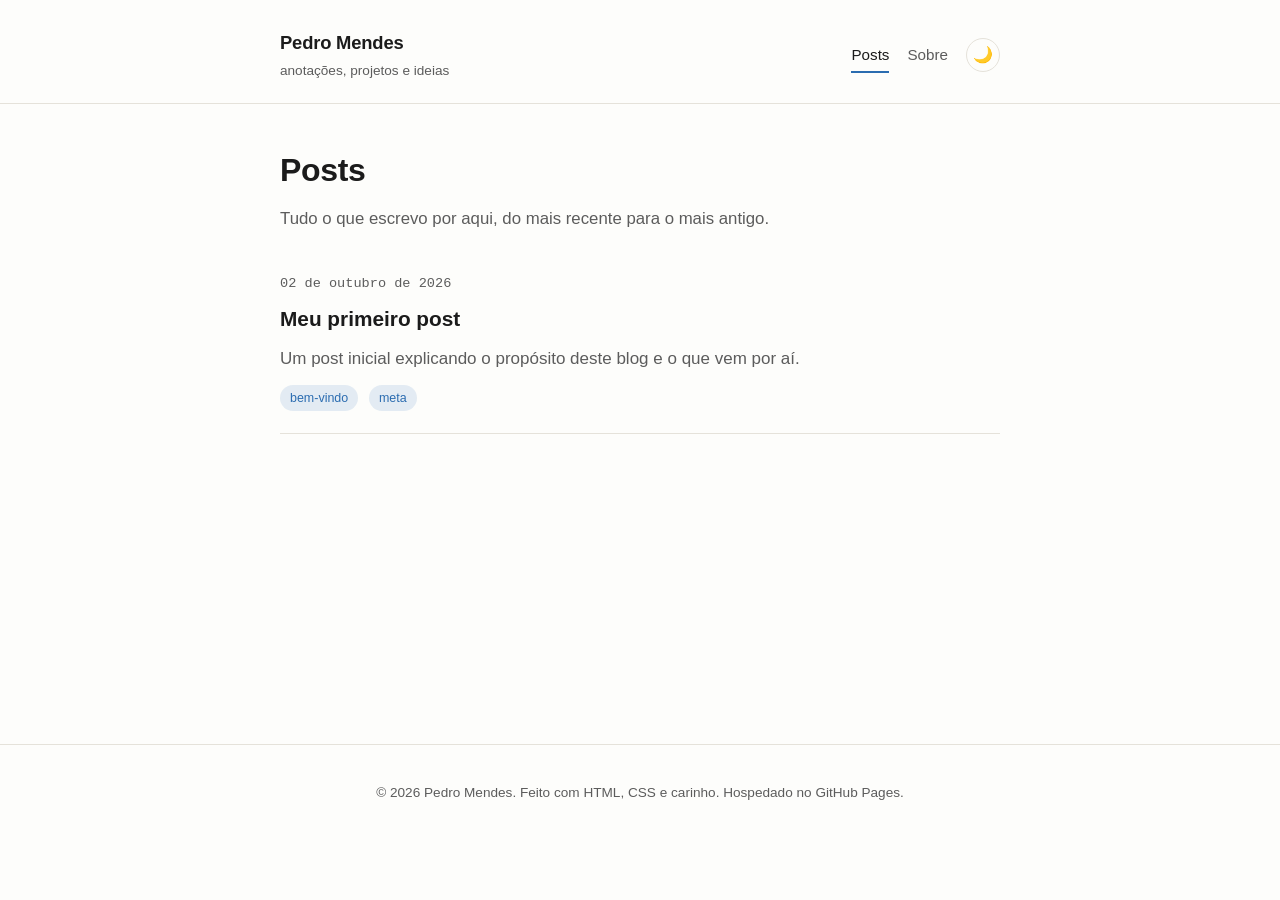
==== index.html @ e408c5be "Primeiro commit: estrutura inicial do blog Co-Authored-By: Claude Sonnet 5 <noreply@anthropic.com>" ====
<!DOCTYPE html>
<html lang="pt-BR">
<head>
<meta charset="UTF-8">
<meta name="viewport" content="width=device-width, initial-scale=1.0">
<title>Pedro Mendes — Blog</title>
<meta name="description" content="Blog pessoal de Pedro Mendes: anotações, projetos e ideias.">
<link rel="stylesheet" href="css/style.css">
<script src="js/theme.js"></script>
</head>
<body>

<header class="site-header">
  <div class="wrapper">
    <a href="index.html" class="brand">
      <span class="name">Pedro Mendes</span>
      <span class="tagline">anotações, projetos e ideias</span>
    </a>
    <nav class="site-nav">
      <a href="index.html" class="active">Posts</a>
      <a href="about.html">Sobre</a>
      <button id="theme-toggle" aria-label="Alternar tema">🌙</button>
    </nav>
  </div>
</header>

<main class="wrapper">
  <h1 class="page-title">Posts</h1>
  <p class="page-subtitle">Tudo o que escrevo por aqui, do mais recente para o mais antigo.</p>

  <ul class="post-list">
    <li class="post-item">
      <span class="post-date">02 de outubro de 2026</span>
      <h2><a href="posts/primeiro-post.html">Meu primeiro post</a></h2>
      <p>Um post inicial explicando o propósito deste blog e o que vem por aí.</p>
      <div class="tags">
        <a href="#" class="tag">bem-vindo</a>
        <a href="#" class="tag">meta</a>
      </div>
    </li>

    <!--
      Para adicionar um novo post:
      1. Copie posts/primeiro-post.html para posts/novo-nome.html
      2. Edite o título, data, tags e conteúdo
      3. Adicione um <li class="post-item"> novo aqui no topo da lista, apontando para ele
    -->
  </ul>
</main>

<footer class="site-footer">
  <div class="wrapper">
    <p>© 2026 Pedro Mendes. Feito com HTML, CSS e carinho. Hospedado no GitHub Pages.</p>
  </div>
</footer>

</body>
</html>
---- css/style.css ----
/* =========================================
   Pedro Mendes — Blog pessoal
   Estilo base, light/dark via variáveis
   ========================================= */

:root {
  --bg: #fdfdfb;
  --bg-elevated: #ffffff;
  --text: #1b1b1b;
  --text-muted: #5c5c5c;
  --accent: #2b6cb0;
  --accent-hover: #1e4e82;
  --border: #e5e2da;
  --code-bg: #f2f0ea;
  --max-width: 760px;
  --font-sans: -apple-system, BlinkMacSystemFont, "Segoe UI", Roboto, Helvetica, Arial, sans-serif;
  --font-serif: "Iowan Old Style", "Palatino Linotype", Georgia, serif;
  --font-mono: "SFMono-Regular", Consolas, "Liberation Mono", Menlo, monospace;
}

:root[data-theme="dark"] {
  --bg: #15171a;
  --bg-elevated: #1c1f23;
  --text: #e8e6e1;
  --text-muted: #9a9890;
  --accent: #6fa8dc;
  --accent-hover: #8fc0ea;
  --border: #2d2f33;
  --code-bg: #1f2226;
}

@media (prefers-color-scheme: dark) {
  :root:not([data-theme="light"]) {
    --bg: #15171a;
    --bg-elevated: #1c1f23;
    --text: #e8e6e1;
    --text-muted: #9a9890;
    --accent: #6fa8dc;
    --accent-hover: #8fc0ea;
    --border: #2d2f33;
    --code-bg: #1f2226;
  }
}

* {
  box-sizing: border-box;
}

html {
  -webkit-text-size-adjust: 100%;
}

body {
  margin: 0;
  background: var(--bg);
  color: var(--text);
  font-family: var(--font-sans);
  line-height: 1.65;
  font-size: 17px;
  transition: background 0.2s ease, color 0.2s ease;
}

.wrapper {
  max-width: var(--max-width);
  margin: 0 auto;
  padding: 0 20px;
}

/* ---------- Header ---------- */

header.site-header {
  border-bottom: 1px solid var(--border);
  padding: 28px 0 20px;
  margin-bottom: 40px;
}

.site-header .wrapper {
  display: flex;
  align-items: center;
  justify-content: space-between;
  gap: 16px;
}

.brand {
  display: flex;
  flex-direction: column;
  gap: 2px;
  text-decoration: none;
  color: var(--text);
}

.brand .name {
  font-weight: 700;
  font-size: 1.15rem;
  letter-spacing: -0.01em;
}

.brand .tagline {
  font-size: 0.85rem;
  color: var(--text-muted);
}

nav.site-nav {
  display: flex;
  align-items: center;
  gap: 18px;
}

nav.site-nav a {
  color: var(--text-muted);
  text-decoration: none;
  font-size: 0.95rem;
  padding: 4px 0;
  border-bottom: 2px solid transparent;
}

nav.site-nav a:hover,
nav.site-nav a.active {
  color: var(--text);
  border-bottom-color: var(--accent);
}

#theme-toggle {
  background: none;
  border: 1px solid var(--border);
  color: var(--text);
  border-radius: 999px;
  width: 34px;
  height: 34px;
  display: flex;
  align-items: center;
  justify-content: center;
  cursor: pointer;
  font-size: 1rem;
  line-height: 1;
}

#theme-toggle:hover {
  border-color: var(--accent);
}

/* ---------- Main content ---------- */

main {
  min-height: 60vh;
}

.page-title {
  font-size: 2rem;
  margin: 0 0 8px;
  letter-spacing: -0.01em;
}

.page-subtitle {
  color: var(--text-muted);
  margin: 0 0 36px;
  font-size: 1.05rem;
}

/* ---------- Post list (index) ---------- */

.post-list {
  list-style: none;
  padding: 0;
  margin: 0;
}

.post-item {
  padding: 22px 0;
  border-bottom: 1px solid var(--border);
}

.post-item:first-child {
  padding-top: 0;
}

.post-item .post-date {
  font-size: 0.85rem;
  color: var(--text-muted);
  font-family: var(--font-mono);
}

.post-item h2 {
  margin: 6px 0 8px;
  font-size: 1.3rem;
}

.post-item h2 a {
  color: var(--text);
  text-decoration: none;
}

.post-item h2 a:hover {
  color: var(--accent);
}

.post-item p {
  margin: 0;
  color: var(--text-muted);
}

.post-item .tags {
  margin-top: 10px;
}

/* ---------- Tags ---------- */

.tag {
  display: inline-block;
  font-size: 0.78rem;
  color: var(--accent);
  background: color-mix(in srgb, var(--accent) 12%, transparent);
  border-radius: 999px;
  padding: 3px 10px;
  margin-right: 6px;
  text-decoration: none;
}

/* ---------- Single post ---------- */

article.post {
  margin-bottom: 60px;
}

article.post .post-meta {
  color: var(--text-muted);
  font-size: 0.9rem;
  font-family: var(--font-mono);
  margin-bottom: 8px;
}

article.post h1 {
  font-size: 2.1rem;
  margin: 0 0 20px;
  letter-spacing: -0.01em;
}

article.post h2 {
  font-size: 1.5rem;
  margin: 2em 0 0.6em;
}

article.post h3 {
  font-size: 1.2rem;
  margin: 1.8em 0 0.6em;
}

article.post p {
  margin: 0 0 1.2em;
}

article.post a {
  color: var(--accent);
  text-decoration: underline;
  text-decoration-color: color-mix(in srgb, var(--accent) 40%, transparent);
}

article.post a:hover {
  color: var(--accent-hover);
}

article.post img {
  max-width: 100%;
  border-radius: 8px;
  margin: 1.5em 0;
}

article.post blockquote {
  margin: 1.5em 0;
  padding: 2px 20px;
  border-left: 3px solid var(--accent);
  color: var(--text-muted);
}

article.post code {
  font-family: var(--font-mono);
  background: var(--code-bg);
  padding: 2px 6px;
  border-radius: 4px;
  font-size: 0.9em;
}

article.post pre {
  background: var(--code-bg);
  padding: 16px;
  border-radius: 8px;
  overflow-x: auto;
}

article.post pre code {
  background: none;
  padding: 0;
}

article.post ul,
article.post ol {
  padding-left: 1.4em;
  margin: 0 0 1.2em;
}

hr.sep {
  border: none;
  border-top: 1px solid var(--border);
  margin: 40px 0;
}

.post-nav {
  display: flex;
  justify-content: space-between;
  margin-top: 40px;
  font-size: 0.95rem;
}

.post-nav a {
  color: var(--accent);
  text-decoration: none;
}

/* ---------- About page ---------- */

.about-photo {
  width: 120px;
  height: 120px;
  border-radius: 50%;
  object-fit: cover;
  margin-bottom: 20px;
  border: 1px solid var(--border);
}

.social-links {
  display: flex;
  gap: 14px;
  margin-top: 20px;
}

.social-links a {
  color: var(--text-muted);
  text-decoration: none;
  font-size: 0.95rem;
  border: 1px solid var(--border);
  padding: 6px 14px;
  border-radius: 999px;
}

.social-links a:hover {
  color: var(--accent);
  border-color: var(--accent);
}

/* ---------- Footer ---------- */

footer.site-footer {
  border-top: 1px solid var(--border);
  margin-top: 60px;
  padding: 24px 0 50px;
  color: var(--text-muted);
  font-size: 0.85rem;
  text-align: center;
}

footer.site-footer a {
  color: var(--text-muted);
}

/* ---------- Responsive ---------- */

@media (max-width: 600px) {
  body {
    font-size: 16px;
  }

  .site-header .wrapper {
    flex-wrap: wrap;
  }

  nav.site-nav {
    gap: 12px;
  }

  .page-title {
    font-size: 1.6rem;
  }

  article.post h1 {
    font-size: 1.7rem;
  }
}
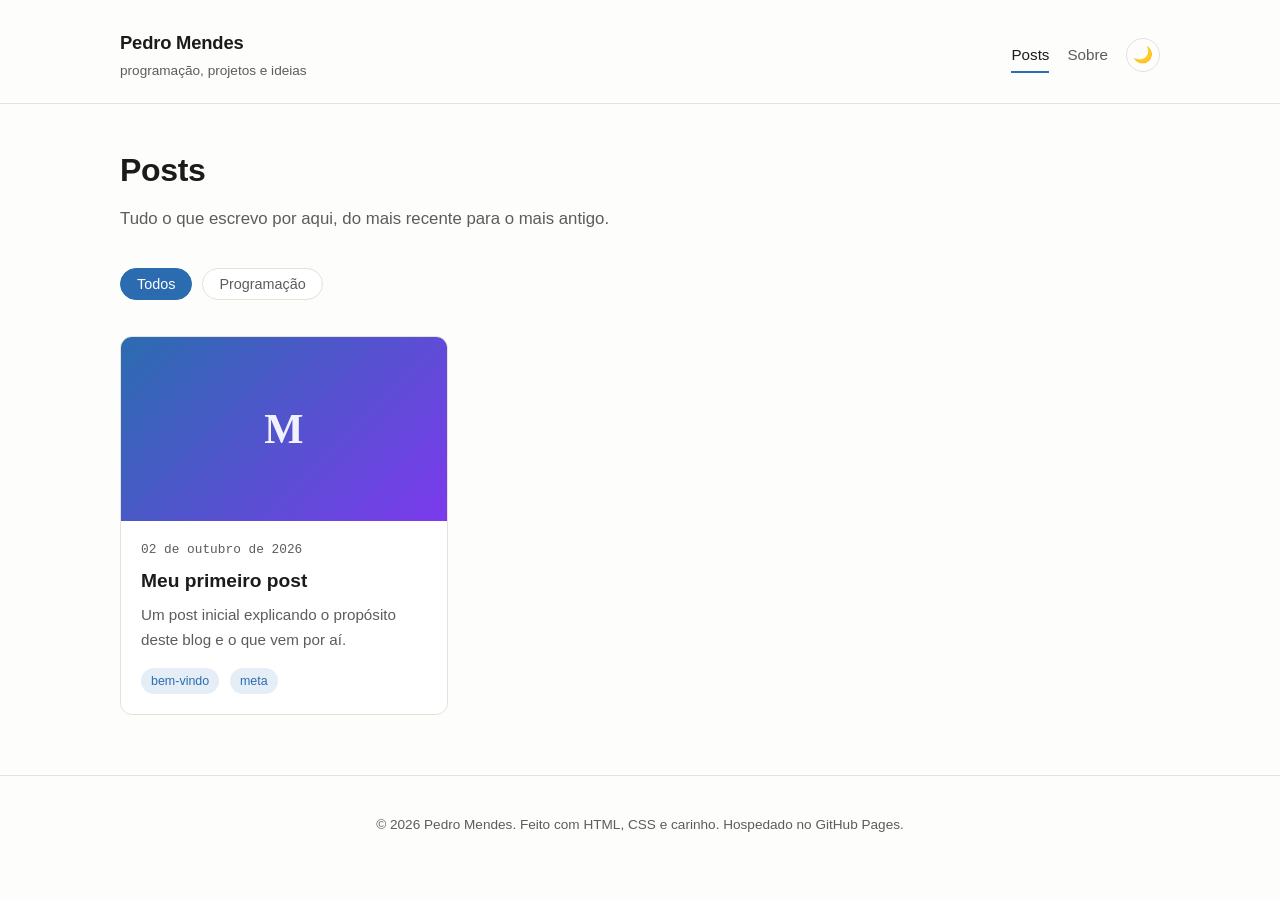
==== commit ba70b29d: "Redesenhar home estilo Medium: grid de cards com capa e filtro por categoria - index.html: troca lis" ====
--- a/index.html
+++ b/index.html
@@ -4,17 +4,17 @@
 <meta charset="UTF-8">
 <meta name="viewport" content="width=device-width, initial-scale=1.0">
 <title>Pedro Mendes — Blog</title>
-<meta name="description" content="Blog pessoal de Pedro Mendes: anotações, projetos e ideias.">
+<meta name="description" content="Blog pessoal de Pedro Mendes: conhecimentos de programação, projetos e ideias.">
 <link rel="stylesheet" href="css/style.css">
 <script src="js/theme.js"></script>
 </head>
-<body>
+<body class="home">
 
 <header class="site-header">
   <div class="wrapper">
     <a href="index.html" class="brand">
       <span class="name">Pedro Mendes</span>
-      <span class="tagline">anotações, projetos e ideias</span>
+      <span class="tagline">programação, projetos e ideias</span>
     </a>
     <nav class="site-nav">
       <a href="index.html" class="active">Posts</a>
@@ -28,24 +28,48 @@
   <h1 class="page-title">Posts</h1>
   <p class="page-subtitle">Tudo o que escrevo por aqui, do mais recente para o mais antigo.</p>
 
-  <ul class="post-list">
-    <li class="post-item">
-      <span class="post-date">02 de outubro de 2026</span>
-      <h2><a href="posts/primeiro-post.html">Meu primeiro post</a></h2>
-      <p>Um post inicial explicando o propósito deste blog e o que vem por aí.</p>
-      <div class="tags">
-        <a href="#" class="tag">bem-vindo</a>
-        <a href="#" class="tag">meta</a>
-      </div>
+  <!--
+    Barra de filtro por categoria. Cada botão tem data-filter, que deve
+    bater com o data-category dos cards abaixo. "todos" sempre mostra tudo.
+    Para adicionar uma nova categoria no futuro, basta criar um novo botão
+    aqui com o mesmo valor usado em data-category nos cards.
+  -->
+  <div class="filter-bar">
+    <button class="filter-btn active" data-filter="todos">Todos</button>
+    <button class="filter-btn" data-filter="programacao">Programação</button>
+  </div>
+
+  <ul class="post-grid">
+    <li class="post-card" data-category="programacao">
+      <a class="card-link" href="posts/primeiro-post.html">
+        <!--
+          Capa automática (sem imagem própria): mostra a inicial do título
+          sobre um gradiente. Para usar uma foto real, troque este <div>
+          por: <img class="card-cover" src="../images/sua-foto.jpg" alt="...">
+        -->
+        <div class="card-cover-placeholder" style="--cover-a:#2b6cb0; --cover-b:#7c3aed;">M</div>
+        <div class="card-body">
+          <span class="card-date">02 de outubro de 2026</span>
+          <h2>Meu primeiro post</h2>
+          <p>Um post inicial explicando o propósito deste blog e o que vem por aí.</p>
+          <div class="tags">
+            <span class="tag">bem-vindo</span>
+            <span class="tag">meta</span>
+          </div>
+        </div>
+      </a>
     </li>
 
     <!--
       Para adicionar um novo post:
       1. Copie posts/primeiro-post.html para posts/novo-nome.html
       2. Edite o título, data, tags e conteúdo
-      3. Adicione um <li class="post-item"> novo aqui no topo da lista, apontando para ele
+      3. Adicione um <li class="post-card"> novo aqui no topo da lista,
+         com data-category correspondente a um dos botões do filtro acima
     -->
   </ul>
+
+  <p id="no-results" class="no-results">Nenhum post encontrado nessa categoria ainda.</p>
 </main>
 
 <footer class="site-footer">
@@ -54,5 +78,6 @@
   </div>
 </footer>
 
+<script src="js/filter.js"></script>
 </body>
 </html>
--- a/css/style.css
+++ b/css/style.css
@@ -157,50 +157,143 @@
   font-size: 1.05rem;
 }
 
-/* ---------- Post list (index) ---------- */
-
-.post-list {
+/* ---------- Home: largura maior para o grid de cards ---------- */
+
+body.home .wrapper {
+  max-width: 1080px;
+}
+
+/* ---------- Filtro de categorias ---------- */
+
+.filter-bar {
+  display: flex;
+  flex-wrap: wrap;
+  gap: 10px;
+  margin-bottom: 36px;
+}
+
+.filter-btn {
+  background: var(--bg-elevated);
+  border: 1px solid var(--border);
+  color: var(--text-muted);
+  padding: 7px 16px;
+  border-radius: 999px;
+  font-size: 0.9rem;
+  cursor: pointer;
+  font-family: inherit;
+}
+
+.filter-btn:hover {
+  border-color: var(--accent);
+  color: var(--text);
+}
+
+.filter-btn.active {
+  background: var(--accent);
+  border-color: var(--accent);
+  color: #fff;
+}
+
+/* ---------- Post grid (index, estilo "Medium") ---------- */
+
+.post-grid {
+  display: grid;
+  grid-template-columns: repeat(auto-fill, minmax(280px, 1fr));
+  gap: 28px;
   list-style: none;
   padding: 0;
   margin: 0;
 }
 
-.post-item {
-  padding: 22px 0;
-  border-bottom: 1px solid var(--border);
-}
-
-.post-item:first-child {
-  padding-top: 0;
-}
-
-.post-item .post-date {
-  font-size: 0.85rem;
+.post-card {
+  display: flex;
+  flex-direction: column;
+  background: var(--bg-elevated);
+  border: 1px solid var(--border);
+  border-radius: 12px;
+  overflow: hidden;
+  transition: transform 0.15s ease, border-color 0.15s ease;
+}
+
+.post-card:hover {
+  transform: translateY(-3px);
+  border-color: var(--accent);
+}
+
+.post-card.is-hidden {
+  display: none;
+}
+
+.post-card a.card-link {
+  color: inherit;
+  text-decoration: none;
+  display: flex;
+  flex-direction: column;
+  height: 100%;
+}
+
+.card-cover {
+  aspect-ratio: 16 / 9;
+  width: 100%;
+  object-fit: cover;
+  display: block;
+  background: var(--code-bg);
+}
+
+/* Capa gerada automaticamente quando o post não tem imagem própria */
+.card-cover-placeholder {
+  aspect-ratio: 16 / 9;
+  width: 100%;
+  display: flex;
+  align-items: center;
+  justify-content: center;
+  font-size: 2.6rem;
+  font-weight: 700;
+  color: rgba(255, 255, 255, 0.92);
+  font-family: var(--font-serif);
+  background: linear-gradient(135deg, var(--cover-a, #2b6cb0), var(--cover-b, #7c3aed));
+}
+
+.card-body {
+  padding: 18px 20px 20px;
+  display: flex;
+  flex-direction: column;
+  flex: 1;
+}
+
+.card-date {
+  font-size: 0.8rem;
   color: var(--text-muted);
   font-family: var(--font-mono);
 }
 
-.post-item h2 {
-  margin: 6px 0 8px;
-  font-size: 1.3rem;
-}
-
-.post-item h2 a {
-  color: var(--text);
-  text-decoration: none;
-}
-
-.post-item h2 a:hover {
-  color: var(--accent);
-}
-
-.post-item p {
+.card-body h2 {
+  margin: 8px 0 8px;
+  font-size: 1.2rem;
+  line-height: 1.35;
+  color: var(--text);
+}
+
+.card-body p {
   margin: 0;
   color: var(--text-muted);
-}
-
-.post-item .tags {
-  margin-top: 10px;
+  font-size: 0.95rem;
+  flex: 1;
+}
+
+.card-body .tags {
+  margin-top: 14px;
+}
+
+.no-results {
+  display: none;
+  color: var(--text-muted);
+  padding: 40px 0;
+  text-align: center;
+}
+
+.no-results.visible {
+  display: block;
 }
 
 /* ---------- Tags ---------- */
